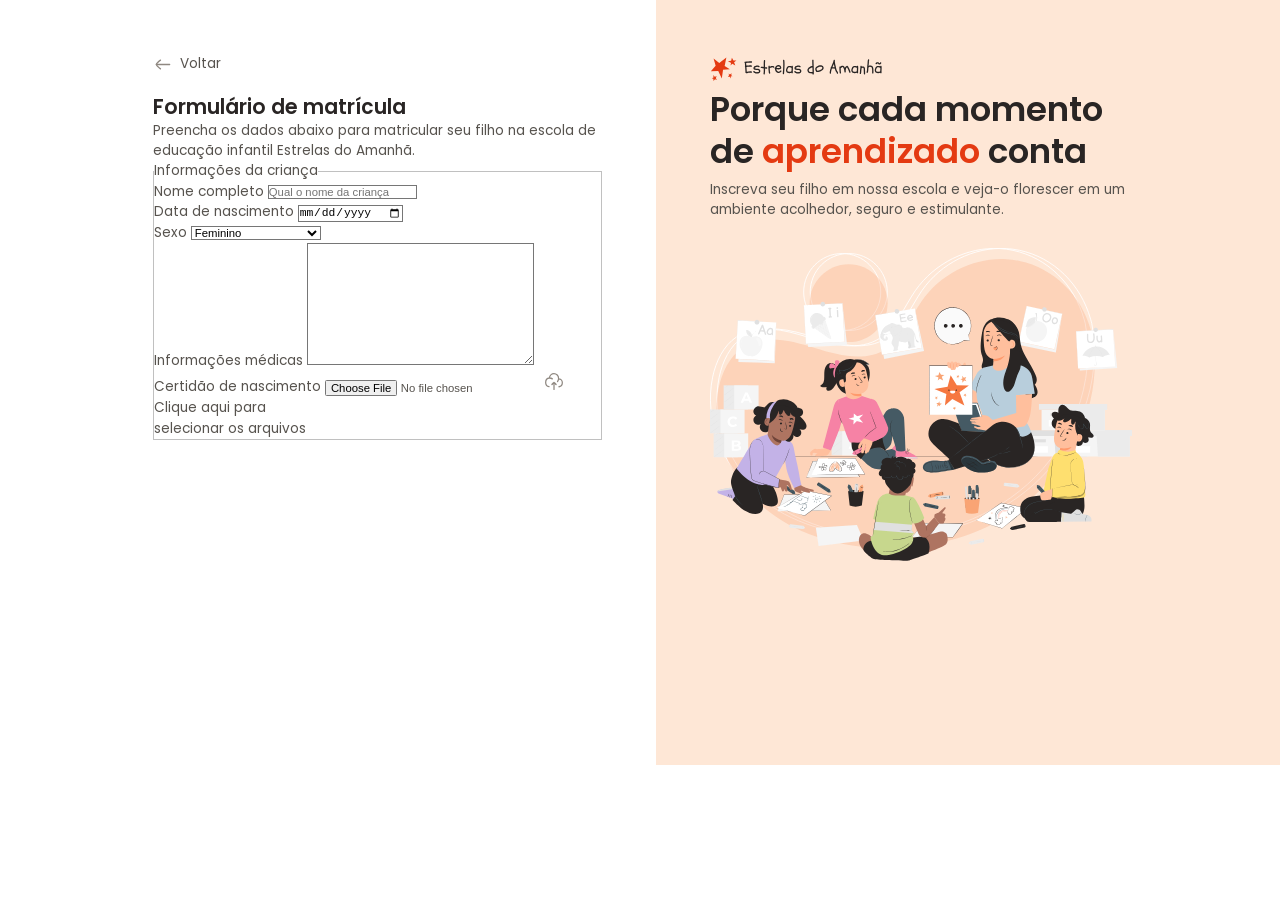
==== index.html @ fed11e1e "iniciando o formulário" ====
<!DOCTYPE html>
<html lang="pt-br">

<head>
  <link rel="preconnect" href="https://fonts.googleapis.com">
  <link rel="preconnect" href="https://fonts.gstatic.com" crossorigin>

  <meta charset="UTF-8">
  <meta name="viewport" content="width=device-width, initial-scale=1.0">
  <title>Estrelas do Amanhã</title>

  <link rel="stylesheet" href="styles/index.css">
  <link href="https://fonts.googleapis.com/css2?family=Poppins:ital,wght@0,100;0,200;0,300;0,400;0,500;0,600;0,700;0,800;0,900;1,100;1,200;1,300;1,400;1,500;1,600;1,700;1,800;1,900&display=swap" rel="stylesheet">
</head>

<body>
  <div id="app">
    <main>
      <div class="main-container">
        <div class="back">
          <img src="assets/icons/arrow-left-02.svg" alt="Ícone de Voltar">
          <span>Voltar</span>
        </div>

        <h1>Formulário de matrícula</h1>
        <p>Preencha os dados abaixo para matricular seu filho na escola de educação infantil Estrelas do Amanhã.</p>

        <form action="" method="post" enctype="multipart/form-data">
          <fieldset class="child-info">
            <legend>Informações da criança</legend>

            <div class="input-wrapper">
              <label for="fullname">
                Nome completo
              </label>
              <input 
                type="text" 
                name="fullname" 
                id="fullname"
                placeholder="Qual o nome da criança"
              >
            </div>

            <div class="input-wrapper">
              <label for="birth">
                Data de nascimento
              </label>
              <input 
                type="date"
                lang="pt-br" 
                name="birth" 
                id="birth"
                placeholder="Qual o nome da criança"
              >
            </div>

            <div class="select-wrapper">
              <label for="gender">Sexo</label>
              <select name="gender" id="gender">
                <option value="female">Feminino</option>
                <option value="male">Masculino</option>
                <option value="na">Prefiro não responder</option>
              </select>
            </div>

            <div class="textarea-wrapper">
              <label for="medical-info">Informações médicas</label>
              <textarea 
                name="medical-info" 
                id="medical-info"
                cols="30"
                rows="10" 
                placeholder="A criança possui alguma condição médica que a escola deve estar ciente?"
              >
              </textarea>
            </div>

            <div class="droparea-wrapper">
              <label for="birth-file">Certidão de nascimento</label>
              <input type="file" id="birth-file" name="birth-file">
              <img src="assets/icons/cloud-upload.svg" alt="">
              <p>
                Clique aqui para <br>
                selecionar os arquivos
              </p>
            </div>
          </fieldset>
        </form>
      </div>
    </main>

    <aside>
      <div class="aside-container">
        <header>
          <img src="assets/logo.svg" alt="Logo Estrelas do Amanhã">
          <h2>Porque cada momento de
            <span>
              aprendizado
            </span> 
            conta
          </h2>
          <p>Inscreva seu filho em nossa escola e veja-o florescer em um ambiente acolhedor, seguro e estimulante.</p>
        </header>

        <img src="assets/Illustration.svg" alt="Ilustração de uma aula">
      </div>
    </aside>
  </div>
</body>
</html>
---- styles/index.css ----
@import url(global.css);
@import url(layout.css);
@import url(forms.css);
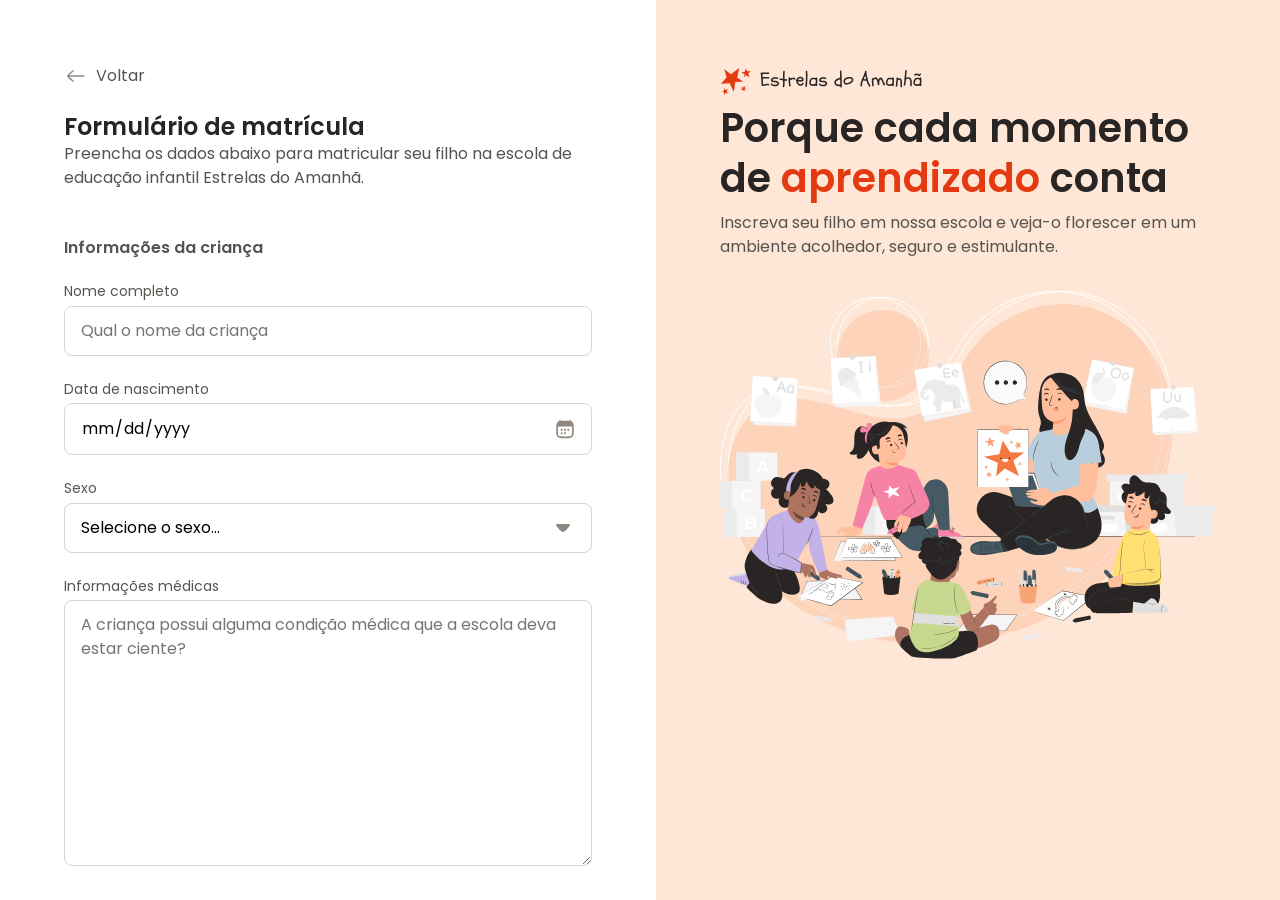
==== commit 3b022eb2: "configurando os inputs" ====
--- a/index.html
+++ b/index.html
@@ -57,6 +57,7 @@
             <div class="select-wrapper">
               <label for="gender">Sexo</label>
               <select name="gender" id="gender">
+                <option value="none" disabled selected>Selecione o sexo...</option>
                 <option value="female">Feminino</option>
                 <option value="male">Masculino</option>
                 <option value="na">Prefiro não responder</option>
@@ -70,9 +71,8 @@
                 id="medical-info"
                 cols="30"
                 rows="10" 
-                placeholder="A criança possui alguma condição médica que a escola deve estar ciente?"
-              >
-              </textarea>
+                placeholder="A criança possui alguma condição médica que a escola deva estar ciente?"
+              ></textarea>
             </div>
 
             <div class="droparea-wrapper">
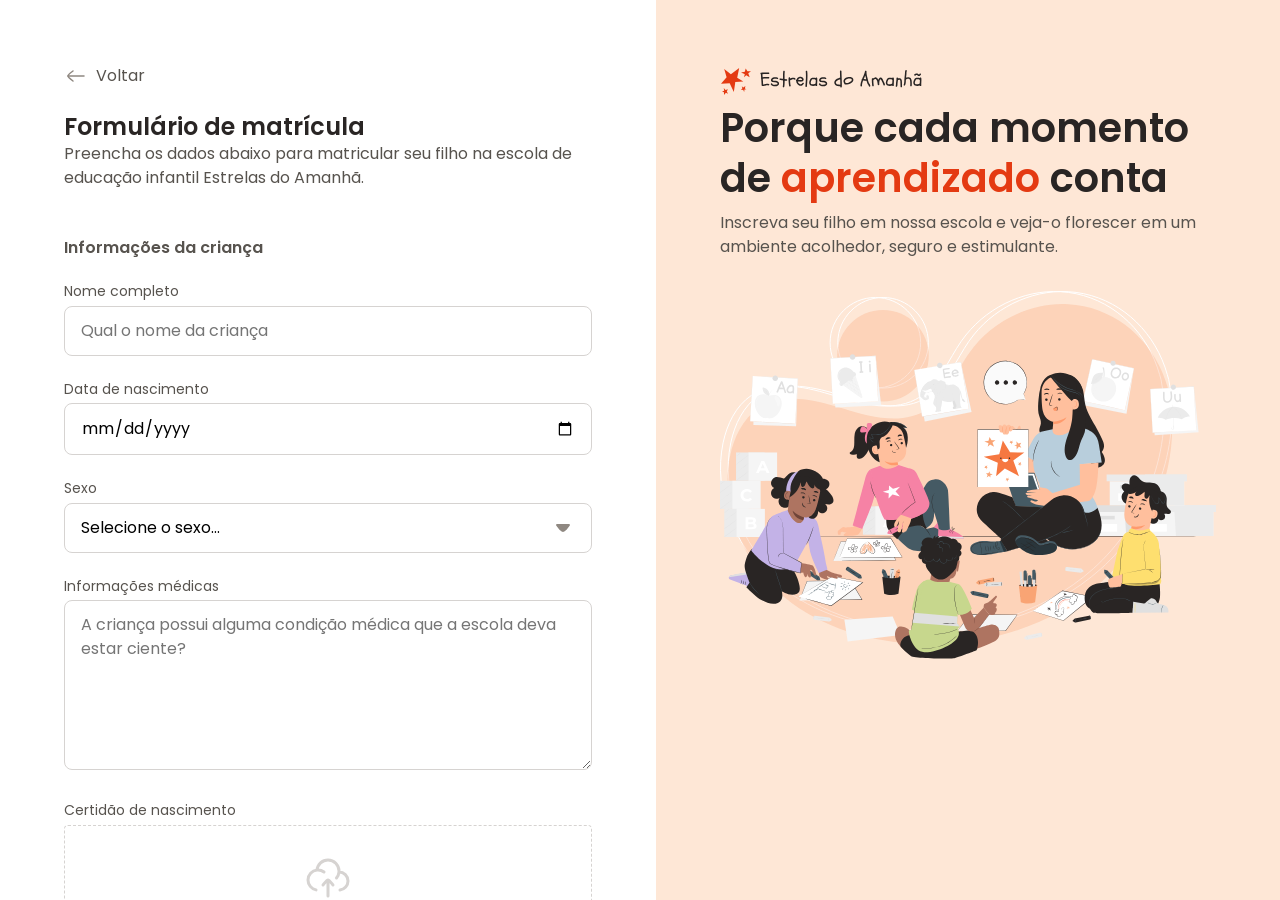
==== commit 83d5da0a: "campo de envio de arquivos" ====
--- a/index.html
+++ b/index.html
@@ -70,19 +70,26 @@
                 name="medical-info" 
                 id="medical-info"
                 cols="30"
-                rows="10" 
+                rows="6" 
                 placeholder="A criança possui alguma condição médica que a escola deva estar ciente?"
               ></textarea>
             </div>
 
             <div class="droparea-wrapper">
               <label for="birth-file">Certidão de nascimento</label>
-              <input type="file" id="birth-file" name="birth-file">
-              <img src="assets/icons/cloud-upload.svg" alt="">
-              <p>
-                Clique aqui para <br>
-                selecionar os arquivos
-              </p>
+
+              <div class="dropzone">
+                <input type="file" id="birth-file" name="birth-file">
+                <svg width="48" height="48" viewBox="0 0 48 48" fill="none" xmlns="http://www.w3.org/2000/svg">
+                  <path d="M34.9552 18.0221C34.97 18.022 34.985 18.022 35 18.022C39.9706 18.022 44 22.0588 44 27.0386C44 31.6796 40.5 35.5016 36 36M34.9552 18.0221C34.9848 17.6921 35 17.3579 35 17.0202C35 10.9339 30.0752 6 24 6C18.2465 6 13.5247 10.4253 13.0408 16.0638M34.9552 18.0221C34.7506 20.2952 33.8572 22.3692 32.4856 24.033M13.0408 16.0638C7.96796 16.5475 4 20.8278 4 26.0366C4 30.8834 7.43552 34.9264 12 35.8546M13.0408 16.0638C13.3565 16.0337 13.6765 16.0183 14 16.0183C16.2516 16.0183 18.3295 16.7639 20.001 18.022" stroke="#D6D3D1" stroke-width="3" stroke-linecap="round" stroke-linejoin="round"/>
+                  <path d="M24 26V42M24 26C22.5996 26 19.9831 29.9886 19 31M24 26C25.4004 26 28.017 29.9886 29 31" stroke="#D6D3D1" stroke-width="3" stroke-linecap="round" stroke-linejoin="round"/>
+                </svg>
+
+                <p>
+                  Clique aqui para <br>
+                  selecionar os arquivos
+                </p>
+              </div>
             </div>
           </fieldset>
         </form>
